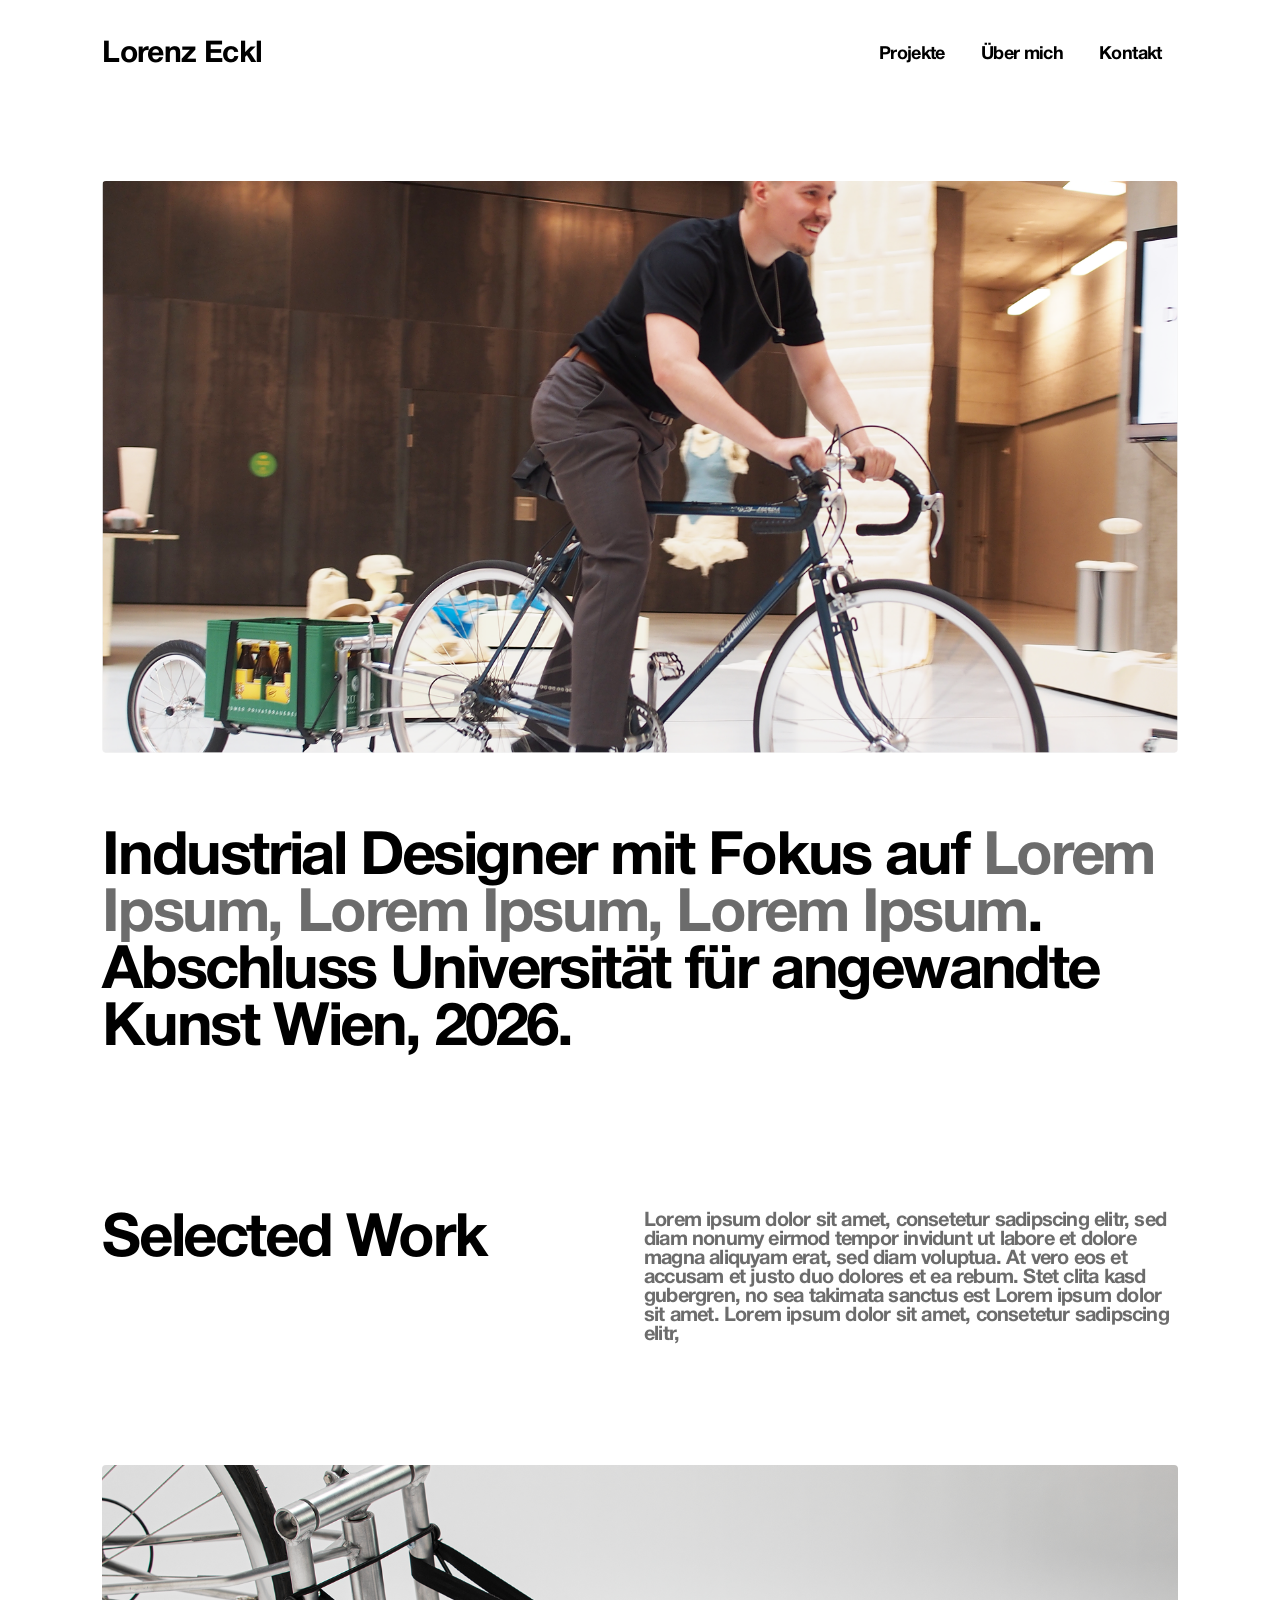
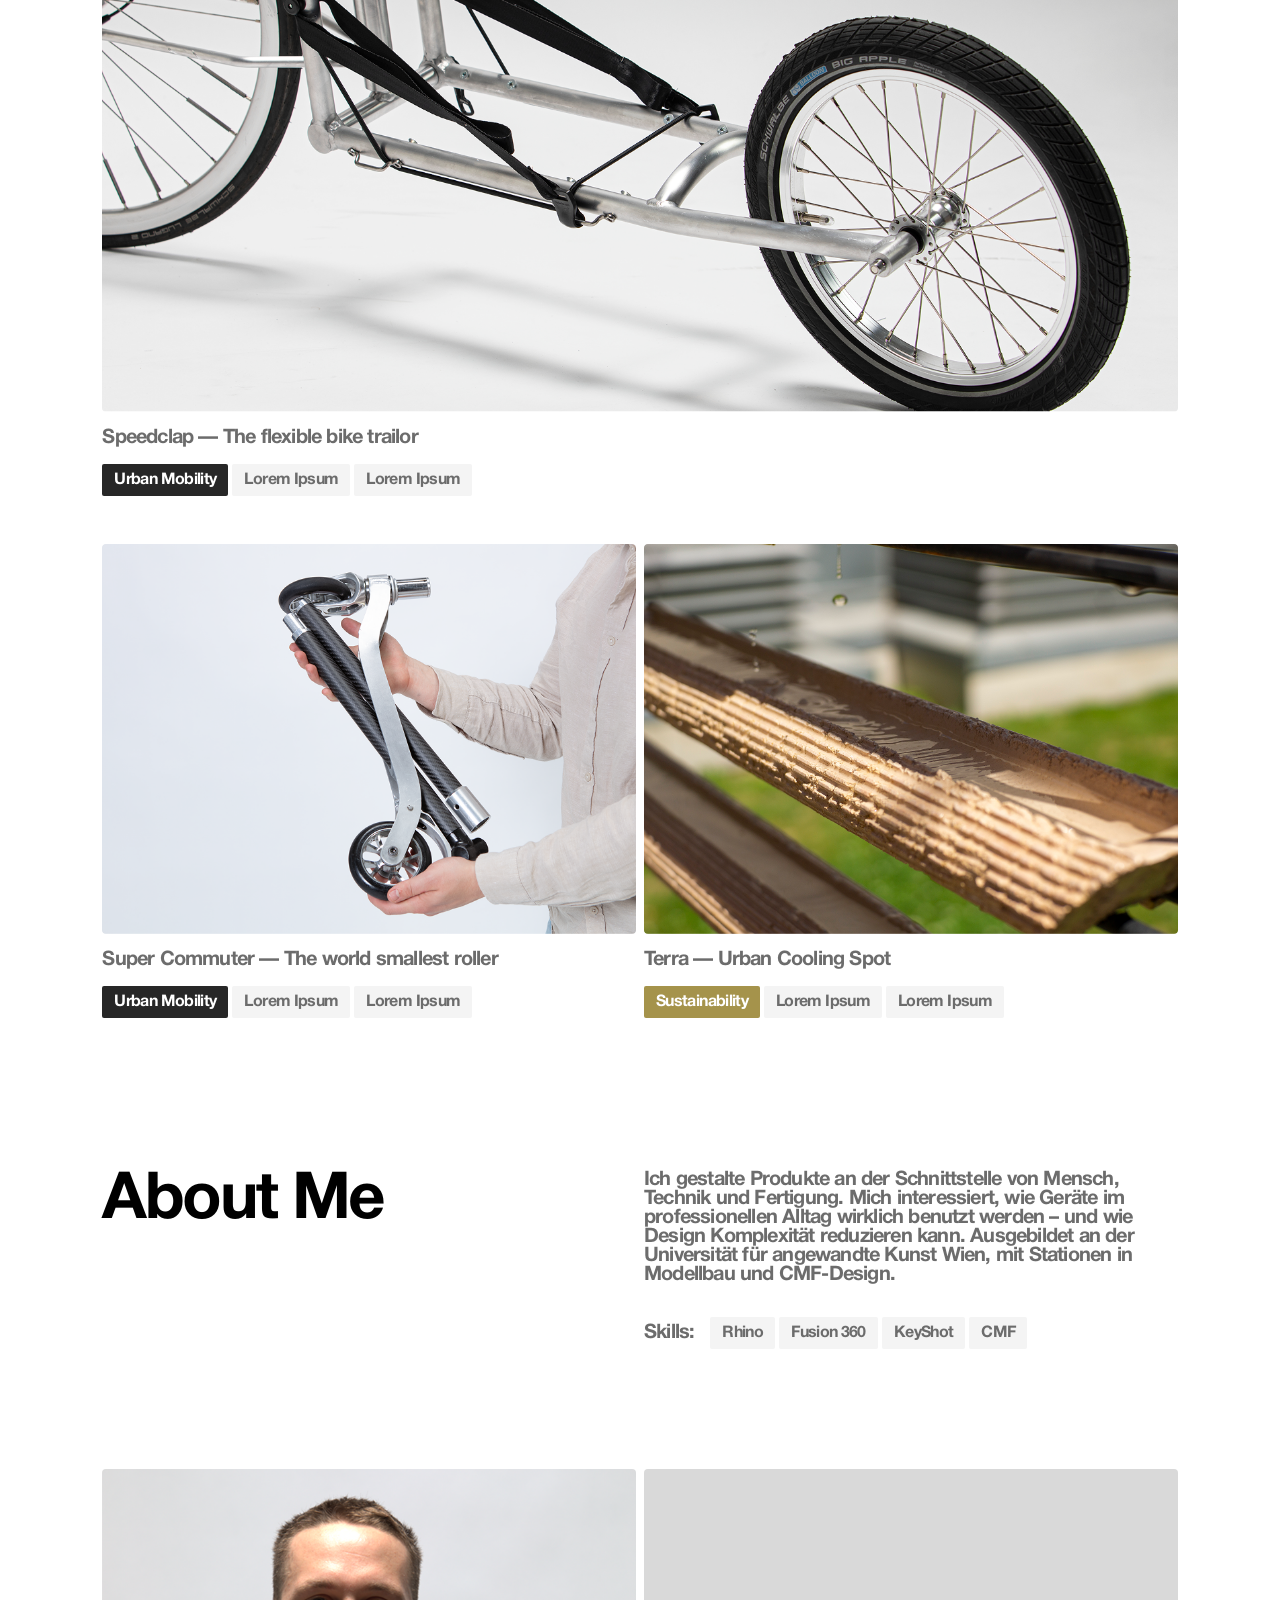
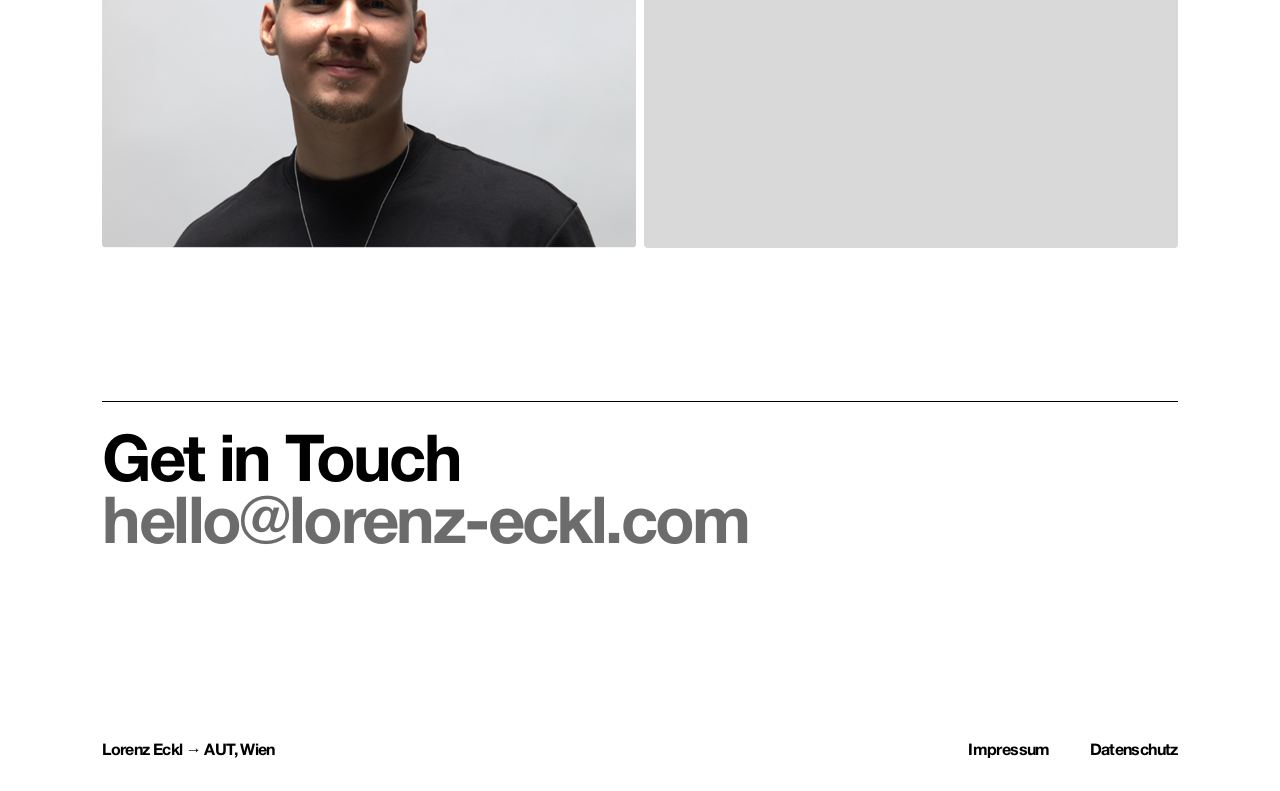
==== index.html @ 931152de "Build live site (landing + 3 project pages) and Decap CMS from the Claude Design handoff Implements " ====
<!DOCTYPE html>
<html lang="de">
<head>
<meta charset="utf-8">
<meta name="viewport" content="width=device-width, initial-scale=1">
<title>Lorenz Eckl — Industrial Designer</title>
<link rel="stylesheet" href="assets/css/site.css">
</head>
<body>

<div class="page page--home">

  <div id="top" class="hero">
    <nav class="nav">
      <a href="#top" class="nav-logo" data-nav-logo>Lorenz Eckl</a>
      <div class="nav-links" data-rs="nav-links">
        <a href="#projekte" class="nav-link">Projekte</a>
        <a href="#ueber-mich" class="nav-link">Über mich</a>
        <a href="#kontakt" class="nav-link">Kontakt</a>
      </div>
      <div class="nav-burger" data-nav-burger role="button" aria-label="Menu" tabindex="0" data-rs="nav-burger">
        <span class="nav-burger-bar nav-burger-bar--top"></span>
        <span class="nav-burger-bar nav-burger-bar--middle"></span>
        <span class="nav-burger-bar nav-burger-bar--bottom"></span>
      </div>
    </nav>

    <div class="mobile-menu" data-mobile-menu>
      <a href="#projekte">Projekte</a>
      <a href="#ueber-mich">Über mich</a>
      <a href="#kontakt">Kontakt</a>
    </div>

    <div class="nav-spacer"></div>
    <img data-hero-image src="/assets/images/lp-hero.jpg" alt="Hero" class="hero-image">
    <div class="hero-headline-row">
      <p class="hero-headline" data-hero-headline></p>
    </div>
  </div>

  <div id="projekte" class="section">
    <div class="split" data-rs="split">
      <h2 class="section-title" data-work-heading>Selected Work</h2>
      <p class="section-body" data-work-intro></p>
    </div>

    <div class="project-list" data-project-list></div>
  </div>

  <div id="ueber-mich" class="section">
    <div class="split" data-rs="split">
      <h2 class="section-title section-title--about" data-about-heading>About Me</h2>
      <div class="about-body-col">
        <p class="section-body" data-about-bio></p>
        <div class="skills-row">
          <span class="skills-label" data-about-skills-label>Skills:</span>
          <div class="tag-row" data-about-skills-list></div>
        </div>
      </div>
    </div>
    <div class="about-imgs" data-about-imgs data-rs="about-imgs"></div>
  </div>

  <div id="kontakt" class="contact">
    <div class="contact-row">
      <p class="contact-headline">
        <span class="label" data-contact-heading>Get in Touch</span><br>
        <a href="mailto:hello@lorenz-eckl.com" class="mail-link" data-contact-email>
          <span class="mail-arrow">→&nbsp;</span><span class="mail-text" data-contact-email-text>hello@lorenz-eckl.com</span>
        </a>
      </p>
    </div>
  </div>

  <div class="footer">
    <span class="footer-name" data-footer-name>Lorenz Eckl → AUT, Wien</span>
    <div class="footer-links">
      <a href="#" data-footer-impressum>Impressum</a>
      <a href="#" data-footer-datenschutz>Datenschutz</a>
    </div>
  </div>

</div>

<script src="assets/js/content.js"></script>
<script src="assets/js/nav.js"></script>
<script src="assets/js/home.js"></script>
<script src="https://identity.netlify.com/v1/netlify-identity-widget.js"></script>
<script>
  // Lets Netlify Identity invite/reset-password links (which land on the
  // homepage) hand off into the /admin login flow.
  if (window.netlifyIdentity) {
    window.netlifyIdentity.on("init", function (user) {
      if (!user) {
        window.netlifyIdentity.on("login", function () {
          document.location.href = "/admin/";
        });
      }
    });
  }
</script>
</body>
</html>
---- assets/css/site.css ----
/* Lorenz Eckl — Industrial Design Portfolio
   Shared stylesheet for landing page + project pages */

@font-face {
  font-family: 'Helvetica Neue';
  src: url('../fonts/HelveticaNeueBold.otf') format('opentype');
  font-weight: 700;
  font-style: normal;
}
@font-face {
  font-family: 'Helvetica Neue';
  src: url('../fonts/HelveticaNeueMediumItalic.otf') format('opentype');
  font-weight: 500;
  font-style: italic;
}

:root {
  color-scheme: light;
}

* { box-sizing: border-box; }

html, body { margin: 0; background: #fff; }
html { scroll-behavior: smooth; }

body {
  font-family: "Helvetica Neue", -apple-system, BlinkMacSystemFont, "Segoe UI", Roboto, Arial, sans-serif;
  letter-spacing: -0.04em;
  color: #000;
}

a { color: #000; text-decoration: none; }
a:hover { color: rgb(108,108,108); }
::selection { background: rgb(217,217,217); }
img { display: block; max-width: 100%; }

/* ---------- page shell ---------- */

.page {
  width: 100%;
  max-width: 1800px;
  margin: 0 auto;
  background: #fff;
  display: flex;
  flex-direction: column;
  align-items: flex-start;
}

.page--home {
  gap: clamp(80px, 12vw, 240px);
  padding: clamp(20px, 4vw, 40px) clamp(20px, 8vw, 160px) clamp(20px, 3vw, 32px);
}

.page--project {
  gap: clamp(60px, 10vw, 160px);
  padding: clamp(60px, 10vw, 160px) clamp(20px, 8vw, 160px) clamp(20px, 3vw, 32px);
}

/* ---------- nav ---------- */

.nav {
  position: fixed;
  top: 24px;
  left: 0;
  right: 0;
  z-index: 40;
  width: 100%;
  max-width: 1800px;
  margin: 0 auto;
  padding: 12px clamp(20px, 8vw, 160px);
  display: flex;
  flex-direction: row;
  flex-wrap: wrap;
  justify-content: space-between;
  align-items: center;
  gap: 16px;
}

.nav-logo {
  font-weight: 700;
  font-size: clamp(22px, 3vw, 30px);
  line-height: 100%;
  color: #000;
  transition: color 0.2s ease;
}
.nav-logo.is-open { color: #fff; }

.nav-links {
  display: flex;
  flex-direction: row;
  flex-wrap: wrap;
  gap: 4px;
  align-items: center;
}

.nav-link {
  font-weight: 700;
  font-size: clamp(13.5px, 1.8vw, 18px);
  line-height: 100%;
  color: #000;
  backdrop-filter: blur(12px) saturate(160%);
  -webkit-backdrop-filter: blur(12px) saturate(160%);
  background: rgba(255,255,255,0.55);
  border-radius: 2px;
  padding: 10px 16px;
  transition: background 0.2s ease, color 0.2s ease;
}
.nav-link:hover {
  background: rgba(220,220,220,0.7);
  color: rgb(90,90,90) !important;
}

.nav-burger {
  display: none;
  align-items: center;
  justify-content: center;
  width: 44px;
  height: 44px;
  padding: 0;
  background: none;
  border: none;
  cursor: pointer;
  position: relative;
  z-index: 31;
}
.nav-burger-bar {
  display: block;
  width: 24px;
  height: 2px;
  background: #000;
  transition: transform 0.25s ease, opacity 0.2s ease, background 0.2s ease;
  position: absolute;
}
.nav-burger-bar--top { transform: translateY(-8px); }
.nav-burger-bar--bottom { transform: translateY(8px); }
.nav-burger.is-open .nav-burger-bar { background: #fff; }
.nav-burger.is-open .nav-burger-bar--top { transform: translateY(0); opacity: 0; }
.nav-burger.is-open .nav-burger-bar--bottom { transform: translateY(0); opacity: 0; }

.nav-spacer { height: 64px; align-self: stretch; }

.mobile-menu {
  display: none;
  flex-direction: column;
  justify-content: flex-end;
  gap: 24px;
  position: fixed;
  inset: 0;
  background: linear-gradient(180deg, rgb(20,20,20) 0%, rgb(20,20,20) 40%, rgb(90,90,90) 100%);
  padding: 40px clamp(20px, 8vw, 160px) 64px;
  z-index: 30;
  transform: translateY(-100%);
  transition: transform 0.45s cubic-bezier(0.65,0,0.35,1);
}
.mobile-menu.is-mounted { display: flex; }
.mobile-menu.is-open { transform: translateY(0); }
.mobile-menu a {
  font-weight: 700;
  font-size: clamp(36px, 10vw, 56px);
  line-height: 1;
  letter-spacing: -0.04em;
  color: #fff;
}

@media (max-width: 900px) {
  .nav-links { display: none !important; }
  .nav-burger { display: flex !important; }
}

/* ---------- hero ---------- */

.hero {
  position: relative;
  display: flex;
  flex-direction: column;
  gap: clamp(40px, 6vw, 80px);
  justify-content: center;
  align-items: center;
  align-self: stretch;
}
.hero-image {
  width: 100%;
  aspect-ratio: 1600/852;
  border-radius: 4px;
  object-fit: cover;
  align-self: stretch;
}
.hero-headline-row {
  display: flex;
  flex-direction: row;
  justify-content: space-between;
  align-items: center;
  align-self: stretch;
}
.hero-headline {
  flex-grow: 1;
  font-weight: 700;
  font-size: clamp(28px, 5vw, 60px);
  line-height: 0.95;
  letter-spacing: -0.04em;
  color: #000;
  margin: 0;
}
.hero-headline .accent { color: rgb(108,108,108); }

/* ---------- generic section / split grid ---------- */

.section {
  display: flex;
  flex-direction: column;
  gap: clamp(60px, 10vw, 120px);
  align-items: flex-start;
  align-self: stretch;
}

.split {
  display: grid;
  grid-template-columns: 1fr 1fr;
  gap: 8px;
  align-items: start;
  align-self: stretch;
}
@media (max-width: 900px) {
  .split { grid-template-columns: 1fr !important; gap: 32px !important; }
}

.section-title {
  font-weight: 700;
  font-size: clamp(32px, 6vw, 60px);
  line-height: 0.95;
  letter-spacing: -0.04em;
  color: #000;
  margin: 0;
}
.section-title--about { font-size: clamp(32px, 6vw, 65px); }

.section-body {
  font-weight: 700;
  font-size: clamp(16px, 2vw, 20px);
  line-height: 0.95;
  letter-spacing: -0.04em;
  color: rgb(108,108,108);
  margin: 0;
}

/* ---------- project teasers (landing) ---------- */

.project-list {
  display: flex;
  flex-direction: column;
  gap: 48px;
  align-items: flex-start;
  align-self: stretch;
}

.project-card {
  display: flex;
  flex-direction: column;
  gap: 16px;
  align-items: flex-start;
  align-self: stretch;
}

.project-card-media {
  width: 100%;
  border-radius: 4px;
  overflow: hidden;
  align-self: stretch;
}
.project-card-media--featured { aspect-ratio: 1600/814; }
.project-card-media--grid { aspect-ratio: 796/582; }

.project-card-media img {
  width: 100%;
  height: 100%;
  object-fit: cover;
  display: block;
  transition: transform 0.4s ease;
}
.project-card:hover .project-card-media img { transform: scale(1.05); }

.project-card-title {
  font-weight: 500;
  font-size: clamp(18px, 2vw, 20px);
  line-height: 100%;
  letter-spacing: -0.04em;
  color: rgb(108,108,108);
  transition: color 0.2s ease;
}
.project-card:hover .project-card-title { color: #000; }

.tag-row {
  display: flex;
  flex-direction: row;
  flex-wrap: wrap;
  gap: 4px;
  align-items: flex-start;
}
.tag {
  border-radius: 2px;
  background: rgb(244,244,244);
  padding: 8px 12px;
  font-weight: 500;
  font-size: 16px;
  line-height: 100%;
  letter-spacing: -0.04em;
  color: rgb(108,108,108);
}
.tag--dark { background: rgb(39,39,39); color: #fff; }
.tag--gold { background: rgb(165,147,75); color: #fff; }

/* ---------- about ---------- */

.about-body-col {
  display: flex;
  flex-direction: column;
  gap: 32px;
  align-items: flex-start;
}
.skills-row {
  display: flex;
  flex-direction: row;
  flex-wrap: wrap;
  gap: 16px;
  align-items: center;
}
.skills-label {
  font-weight: 700;
  font-size: clamp(16px, 2vw, 20px);
  line-height: 100%;
  letter-spacing: -0.04em;
  color: rgb(108,108,108);
}
.about-imgs {
  display: grid;
  grid-template-columns: 1fr 1fr;
  gap: 8px;
  align-items: start;
  align-self: stretch;
}
@media (max-width: 900px) {
  .about-imgs { gap: 4px !important; }
}
.about-imgs img,
.about-imgs .img-placeholder {
  width: 100%;
  aspect-ratio: 796/564.15;
  border-radius: 4px;
  object-fit: cover;
  display: block;
}

.img-placeholder { background: rgb(217,217,217); }

/* ---------- contact ---------- */

.contact {
  border-top: 1px solid #000;
  display: flex;
  flex-direction: column;
  gap: clamp(60px, 10vw, 120px);
  padding: 32px 0;
  align-items: flex-start;
  align-self: stretch;
}
.contact-row {
  display: flex;
  flex-direction: row;
  gap: 8px;
  align-items: flex-start;
  align-self: stretch;
}
.contact-headline {
  flex-grow: 1;
  font-weight: 700;
  font-size: clamp(32px, 7vw, 65px);
  line-height: 0.95;
  letter-spacing: -0.04em;
  margin: 0;
}
.contact-headline .label { color: #000; }
.mail-link {
  color: rgb(108,108,108);
  display: inline-flex;
  align-items: center;
}
.mail-arrow {
  display: inline-block;
  max-width: 0;
  overflow: hidden;
  opacity: 0;
  transition: max-width 0.3s ease, opacity 0.3s ease;
  white-space: nowrap;
}
.mail-link:hover .mail-arrow { max-width: 48px; opacity: 1; }
.mail-text {
  transition: transform 0.3s ease;
  transform: translateX(0);
  display: inline-block;
}
.mail-link:hover .mail-text { transform: translateX(8px); }

/* ---------- footer ---------- */

.footer {
  display: flex;
  flex-direction: row;
  flex-wrap: wrap;
  gap: 16px;
  justify-content: space-between;
  align-items: center;
  align-self: stretch;
}
.footer-name {
  font-weight: 700;
  font-size: 16px;
  line-height: 100%;
  letter-spacing: -0.04em;
  color: #000;
}
.footer-links {
  display: flex;
  flex-direction: row;
  gap: 40px;
  align-items: center;
}
.footer-links a {
  font-weight: 700;
  font-size: 16px;
  line-height: 100%;
  letter-spacing: -0.04em;
  color: #000;
}

/* ---------- project / case study page ---------- */

.cs-title {
  align-self: stretch;
  font-weight: 700;
  font-size: clamp(32px, 7vw, 65px);
  line-height: 0.95;
  letter-spacing: -0.04em;
  margin: 0;
}
.cs-title .eyebrow { color: rgb(136,136,136); }
.cs-title .headline { color: #000; }

.meta-row { display: flex; flex-direction: column; gap: clamp(40px,6vw,80px); align-items: flex-start; align-self: stretch; }
.meta-col {
  display: flex;
  flex-direction: column;
  gap: 16px;
  justify-content: center;
  align-items: flex-start;
}
.meta-label {
  font-weight: 500;
  font-size: 20px;
  line-height: 100%;
  letter-spacing: -0.04em;
  color: rgb(108,108,108);
}

.cs-hero-img, .cs-hero-img.img-placeholder {
  width: 100%;
  aspect-ratio: 1600/859.425;
  border-radius: 4px;
  object-fit: cover;
  align-self: stretch;
}

.cs-heading {
  font-weight: 700;
  font-size: clamp(24px, 4vw, 40px);
  line-height: 0.95;
  letter-spacing: -0.04em;
  margin: 0;
  color: #000;
}
.cs-heading--muted { color: rgb(136,136,136); }

.cs-body {
  font-weight: 700;
  font-size: clamp(24px, 4vw, 40px);
  line-height: 0.95;
  letter-spacing: -0.04em;
  margin: 0;
  color: rgb(136,136,136);
}
.cs-body--dark { color: #000; }
.cs-body .muted { color: rgb(136,136,136); }
.cs-body .dark { color: #000; }

.gallery-block {
  display: flex;
  flex-direction: column;
  gap: 24px;
  align-items: flex-start;
  align-self: stretch;
}
.gallery {
  display: grid;
  grid-template-columns: 1fr 1fr;
  gap: 8px;
  align-items: start;
  align-self: stretch;
}
.gallery--full { grid-template-columns: 1fr; }
@media (max-width: 640px) {
  .gallery { grid-template-columns: 1fr !important; }
}
.gallery img, .gallery .img-placeholder {
  width: 100%;
  aspect-ratio: 796/814;
  border-radius: 4px;
  object-fit: cover;
}
.gallery--full img, .gallery--full .img-placeholder {
  aspect-ratio: 1600/814;
}
.gallery-caption {
  font-weight: 500;
  font-style: italic;
  font-size: 20px;
  line-height: 100%;
  letter-spacing: -0.04em;
  color: rgb(108,108,108);
}

.checker {
  background-image:
    linear-gradient(45deg, rgb(238,238,238) 25%, transparent 25%, transparent 75%, rgb(238,238,238) 75%, rgb(238,238,238)),
    linear-gradient(45deg, rgb(238,238,238) 25%, transparent 25%, transparent 75%, rgb(238,238,238) 75%, rgb(238,238,238));
  background-size: 100px 100px;
  background-position: 0 0, 50px 50px;
  background-color: rgb(250,250,250);
}
.video-block { display: flex; flex-direction: column; gap: 8px; align-items: flex-start; align-self: stretch; }
.video-placeholder {
  width: 100%;
  aspect-ratio: 1600/814;
  border-radius: 4px;
  display: flex;
  justify-content: center;
  align-items: center;
  align-self: stretch;
}
.video-placeholder span {
  font-weight: 700;
  font-size: clamp(24px, 4vw, 40px);
  line-height: 0.95;
  letter-spacing: -0.04em;
  color: rgb(120,120,120);
}
.video-embed {
  width: 100%;
  aspect-ratio: 1600/814;
  border-radius: 4px;
  align-self: stretch;
  border: 0;
}

.related-heading {
  font-weight: 700;
  font-size: clamp(24px, 4vw, 40px);
  line-height: 0.95;
  letter-spacing: -0.04em;
  color: #000;
  margin: 0;
  align-self: stretch;
}
.related-card { display: flex; flex-direction: column; gap: 16px; align-items: flex-start; }
.related-card img, .related-card .img-placeholder {
  width: 100%;
  aspect-ratio: 796/429;
  border-radius: 4px;
  object-fit: cover;
  align-self: stretch;
}
.related-card span {
  align-self: stretch;
  font-weight: 700;
  font-size: 16px;
  line-height: 100%;
  letter-spacing: -0.04em;
  color: rgb(136,136,136);
}
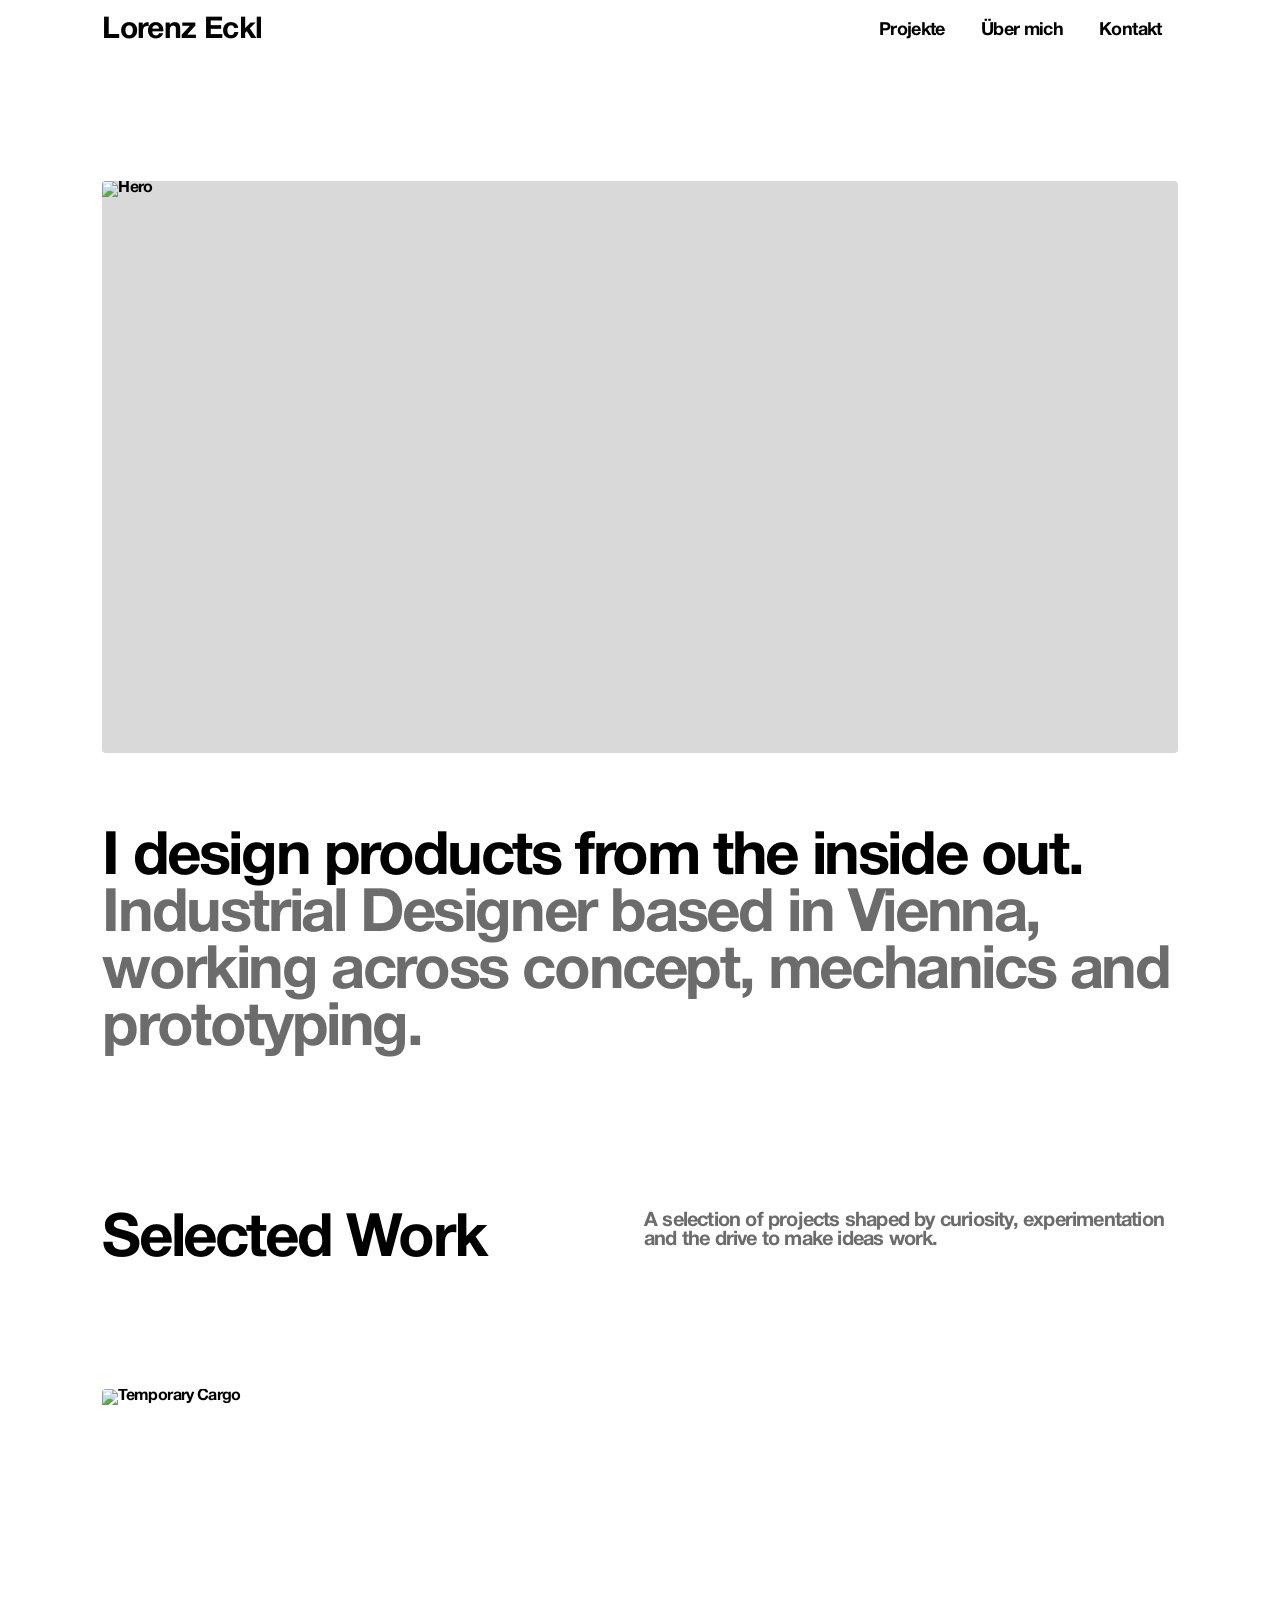
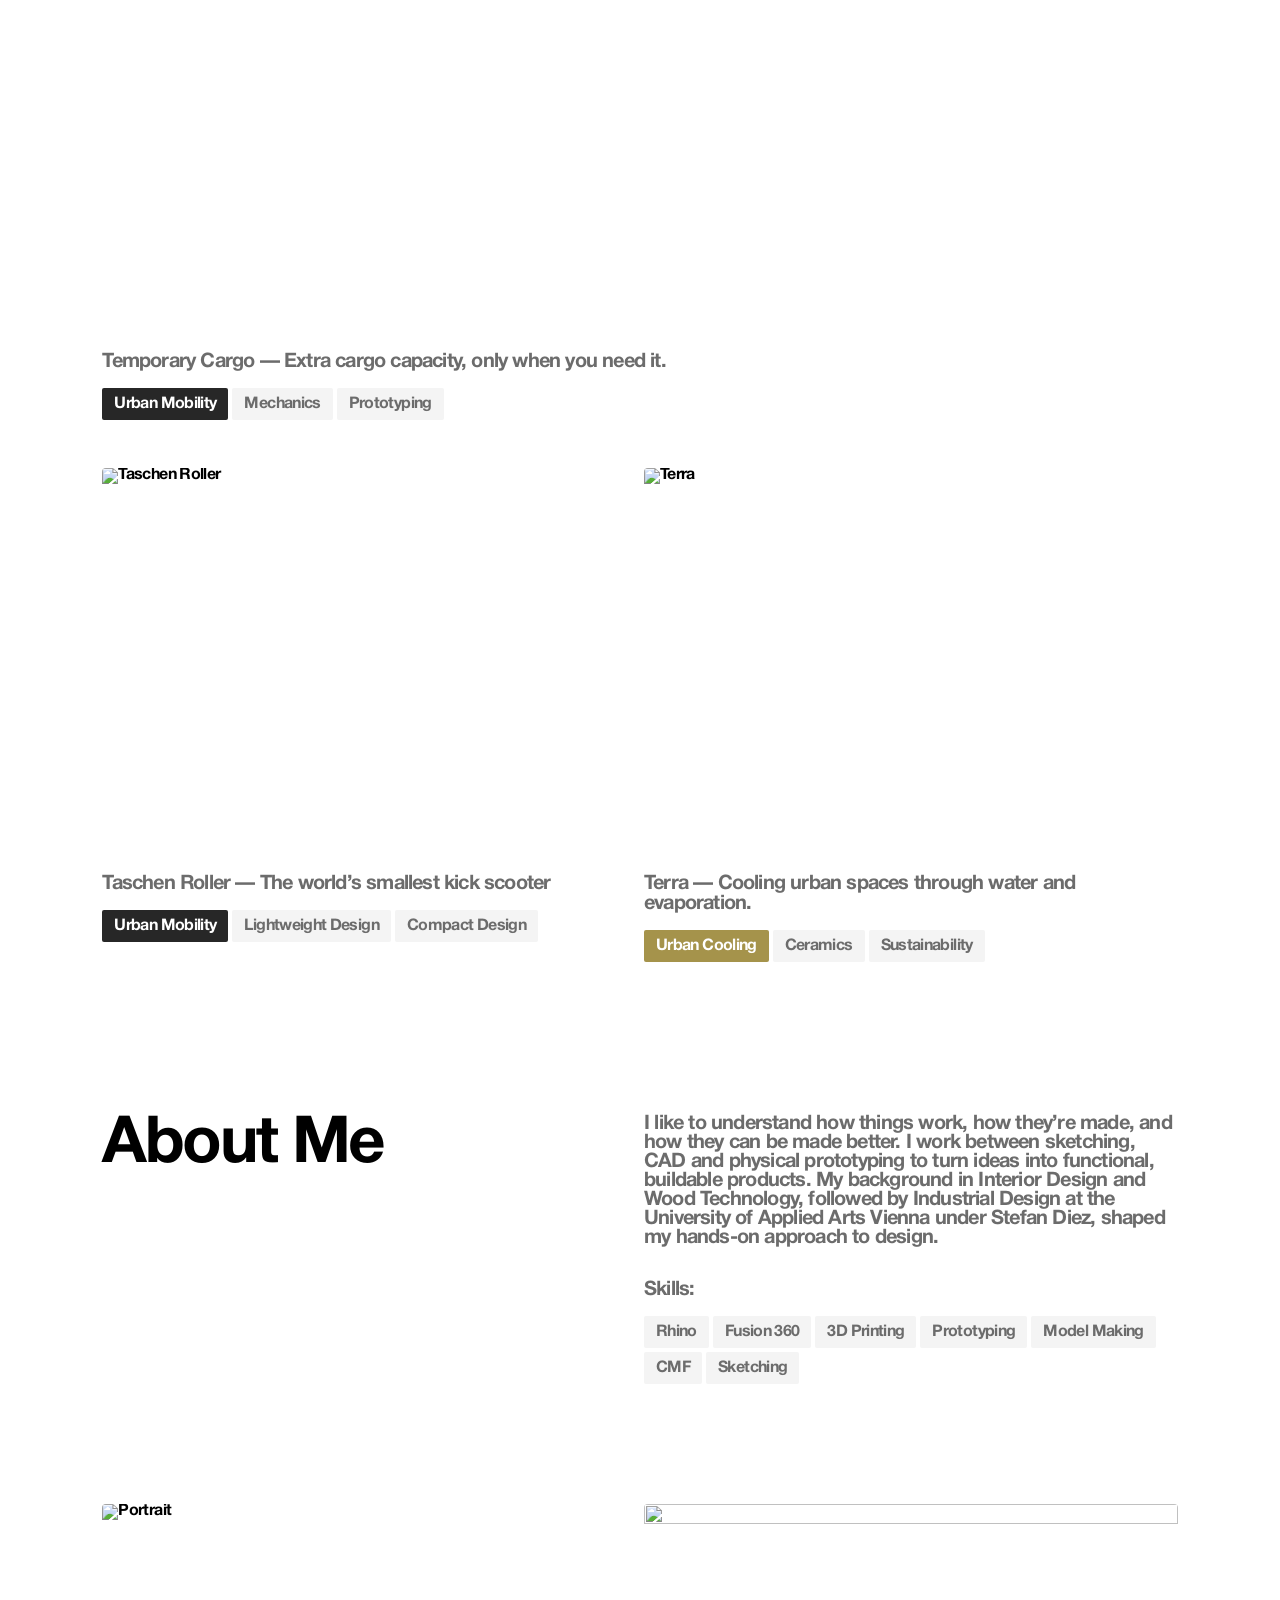
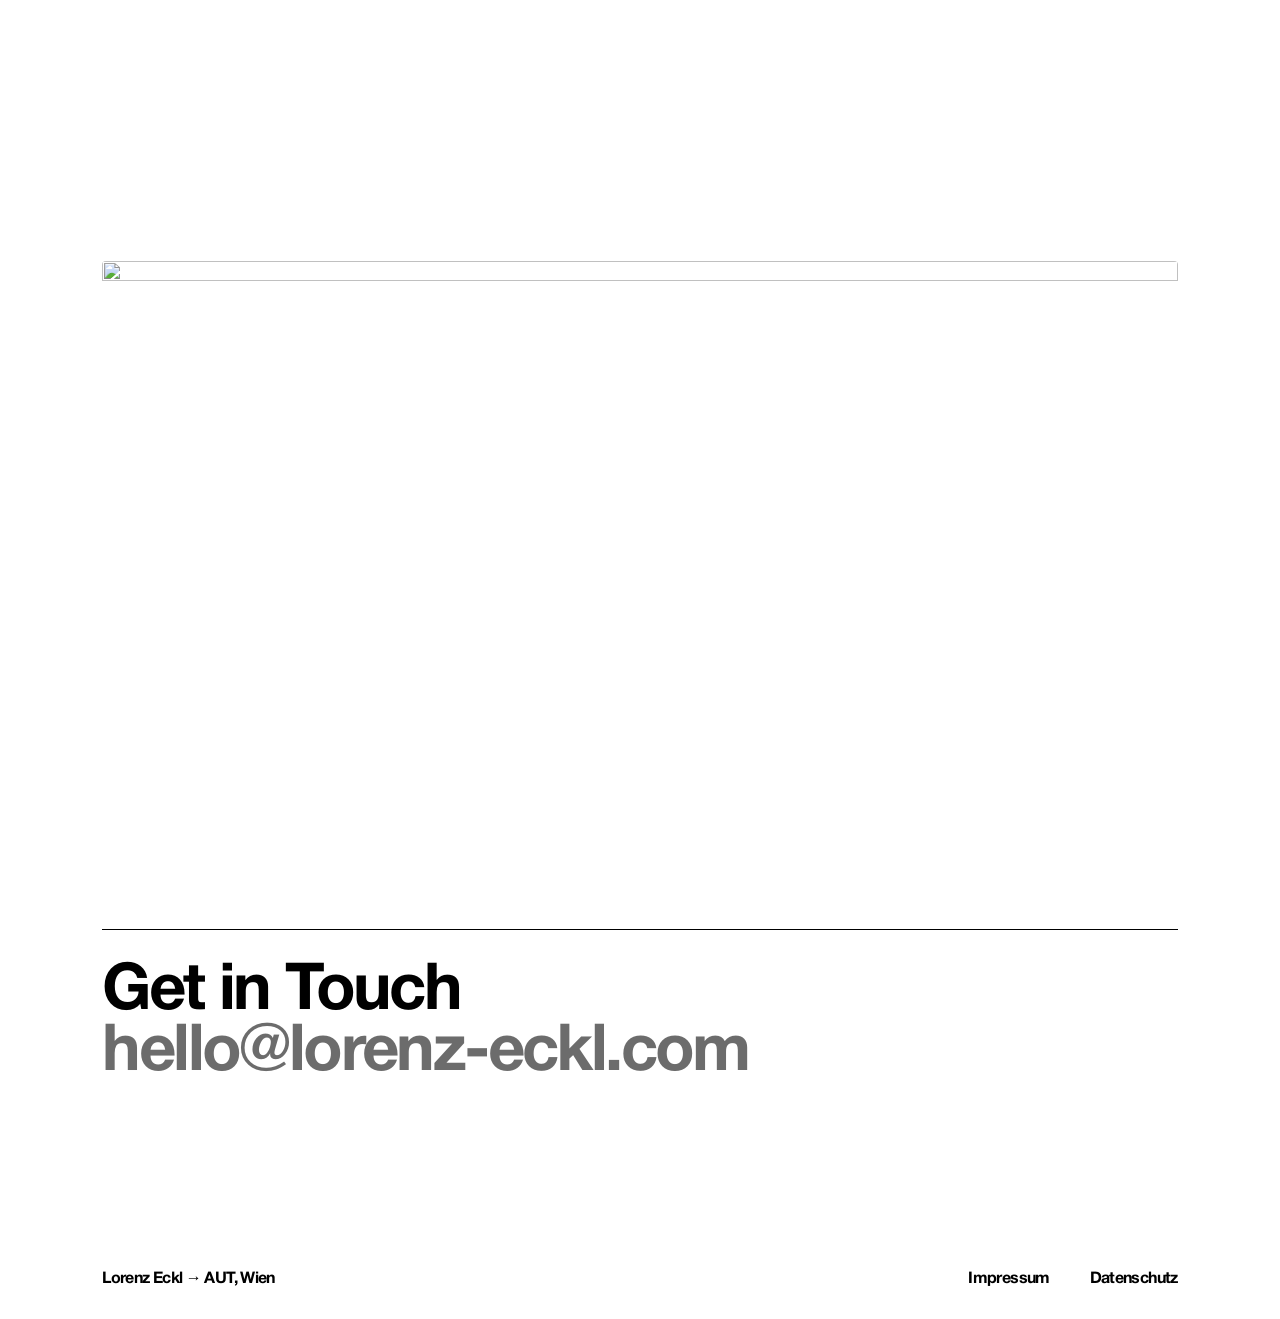
==== commit 65146ef2: "Fix hero image flashing the old default photo before your real one loads index.html had the old bike" ====
--- a/index.html
+++ b/index.html
@@ -32,7 +32,7 @@
     </div>
 
     <div class="nav-spacer"></div>
-    <img data-hero-image src="/assets/images/lp-hero.jpg" alt="Hero" class="hero-image">
+    <img data-hero-image alt="Hero" class="hero-image">
     <div class="hero-headline-row">
       <p class="hero-headline" data-hero-headline></p>
     </div>
--- a/assets/css/site.css
+++ b/assets/css/site.css
@@ -21,7 +21,7 @@
 * { box-sizing: border-box; }
 
 html, body { margin: 0; background: #fff; }
-html { scroll-behavior: smooth; }
+html { scroll-behavior: smooth; scroll-padding-top: 120px; }
 
 body {
   font-family: "Helvetica Neue", -apple-system, BlinkMacSystemFont, "Segoe UI", Roboto, Arial, sans-serif;
@@ -60,7 +60,7 @@
 
 .nav {
   position: fixed;
-  top: 24px;
+  top: 0;
   left: 0;
   right: 0;
   z-index: 40;
@@ -74,7 +74,12 @@
   justify-content: space-between;
   align-items: center;
   gap: 16px;
-}
+  backdrop-filter: blur(16px) saturate(160%);
+  -webkit-backdrop-filter: blur(16px) saturate(160%);
+  background: rgba(255,255,255,0.55);
+  transition: background 0.2s ease;
+}
+.nav.is-open { background: transparent; }
 
 .nav-logo {
   font-weight: 700;
@@ -98,15 +103,12 @@
   font-size: clamp(13.5px, 1.8vw, 18px);
   line-height: 100%;
   color: #000;
-  backdrop-filter: blur(12px) saturate(160%);
-  -webkit-backdrop-filter: blur(12px) saturate(160%);
-  background: rgba(255,255,255,0.55);
   border-radius: 2px;
   padding: 10px 16px;
   transition: background 0.2s ease, color 0.2s ease;
 }
 .nav-link:hover {
-  background: rgba(220,220,220,0.7);
+  background: rgba(0,0,0,0.06);
   color: rgb(90,90,90) !important;
 }
 
@@ -184,7 +186,11 @@
   border-radius: 4px;
   object-fit: cover;
   align-self: stretch;
-}
+  background: rgb(217,217,217);
+  opacity: 0;
+  transition: opacity 0.25s ease;
+}
+.hero-image[src] { opacity: 1; }
 .hero-headline-row {
   display: flex;
   flex-direction: row;
@@ -269,6 +275,12 @@
 }
 .project-card-media--featured { aspect-ratio: 1600/814; }
 .project-card-media--grid { aspect-ratio: 796/582; }
+@media (max-width: 900px) {
+  /* Below 900px the "split" grid collapses to a single column, so the
+     featured card is stacked with the others at the same width — give it
+     the same, more square ratio instead of the wide desktop hero crop. */
+  .project-card-media--featured { aspect-ratio: 796/582; }
+}
 
 .project-card-media img {
   width: 100%;
@@ -332,6 +344,13 @@
   color: rgb(108,108,108);
 }
 .about-imgs {
+  display: flex;
+  flex-direction: column;
+  gap: 8px;
+  align-items: stretch;
+  align-self: stretch;
+}
+.about-imgs-row {
   display: grid;
   grid-template-columns: 1fr 1fr;
   gap: 8px;
@@ -339,15 +358,20 @@
   align-self: stretch;
 }
 @media (max-width: 900px) {
-  .about-imgs { gap: 4px !important; }
+  .about-imgs, .about-imgs-row { gap: 4px !important; }
 }
 .about-imgs img,
 .about-imgs .img-placeholder {
   width: 100%;
-  aspect-ratio: 796/564.15;
+  aspect-ratio: 796/520;
   border-radius: 4px;
   object-fit: cover;
   display: block;
+}
+.about-imgs-full img,
+.about-imgs-full .img-placeholder {
+  aspect-ratio: 1600/765;
+  object-position: center center;
 }
 
 .img-placeholder { background: rgb(217,217,217); }
@@ -538,7 +562,7 @@
 .video-block { display: flex; flex-direction: column; gap: 8px; align-items: flex-start; align-self: stretch; }
 .video-placeholder {
   width: 100%;
-  aspect-ratio: 1600/814;
+  aspect-ratio: 16/9;
   border-radius: 4px;
   display: flex;
   justify-content: center;
@@ -552,11 +576,21 @@
   letter-spacing: -0.04em;
   color: rgb(120,120,120);
 }
+.video-embed-frame {
+  position: relative;
+  width: 100%;
+  aspect-ratio: 16/9;
+  border-radius: 4px;
+  overflow: hidden;
+}
 .video-embed {
-  width: 100%;
-  aspect-ratio: 1600/814;
-  border-radius: 4px;
-  align-self: stretch;
+  display: block;
+  position: absolute;
+  top: 50%;
+  left: 50%;
+  width: 115%;
+  height: 115%;
+  transform: translate(-50%, -50%);
   border: 0;
 }
 
@@ -585,3 +619,35 @@
   letter-spacing: -0.04em;
   color: rgb(136,136,136);
 }
+
+/* ---------- legal pages (Impressum / Datenschutz) ---------- */
+
+.legal-content {
+  display: flex;
+  flex-direction: column;
+  gap: 32px;
+  max-width: 760px;
+}
+.legal-content h2 {
+  font-weight: 700;
+  font-size: clamp(20px, 2.6vw, 26px);
+  line-height: 1.1;
+  letter-spacing: -0.02em;
+  color: #000;
+  margin: 0 0 12px;
+}
+.legal-content p {
+  font-weight: 400;
+  font-size: 16px;
+  line-height: 1.6;
+  letter-spacing: -0.01em;
+  color: rgb(90,90,90);
+  margin: 0 0 8px;
+}
+.legal-content a { text-decoration: underline; }
+.legal-note {
+  font-size: 14px;
+  line-height: 1.5;
+  color: rgb(180,180,180);
+  max-width: 760px;
+}
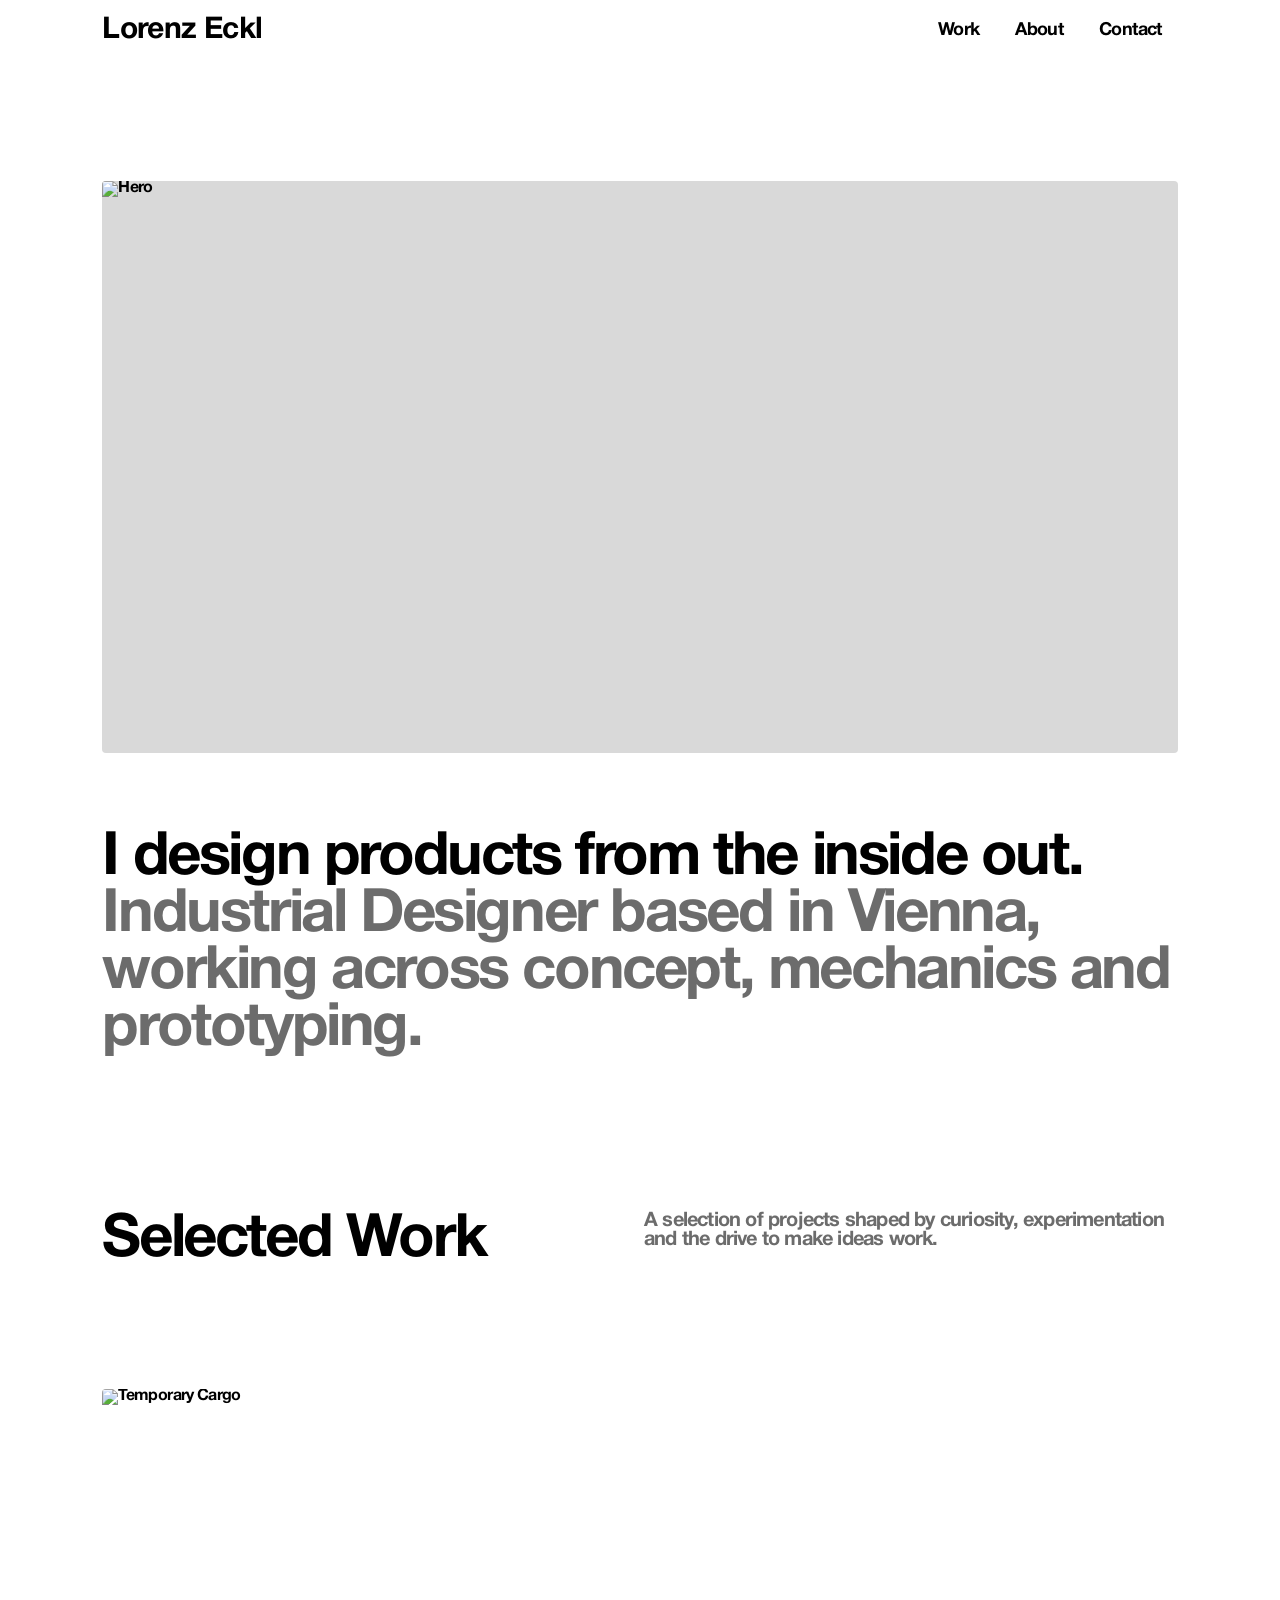
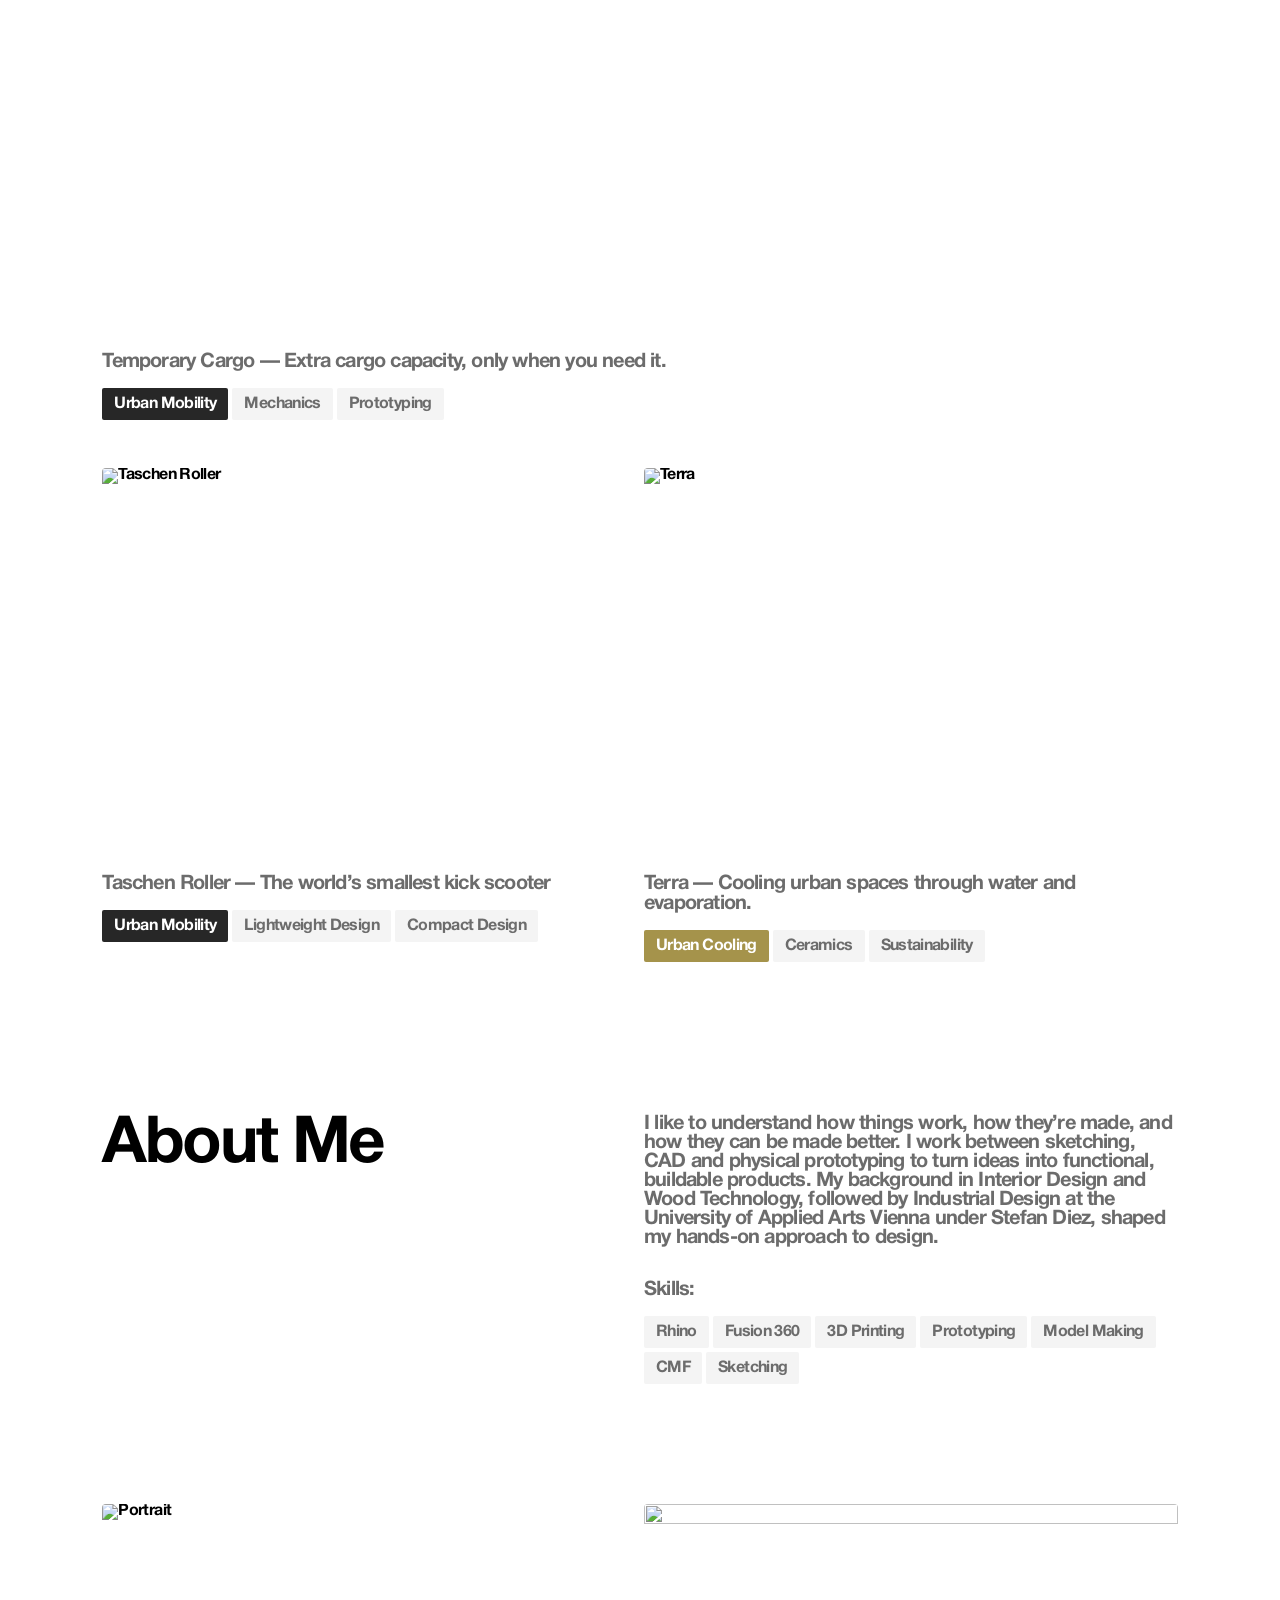
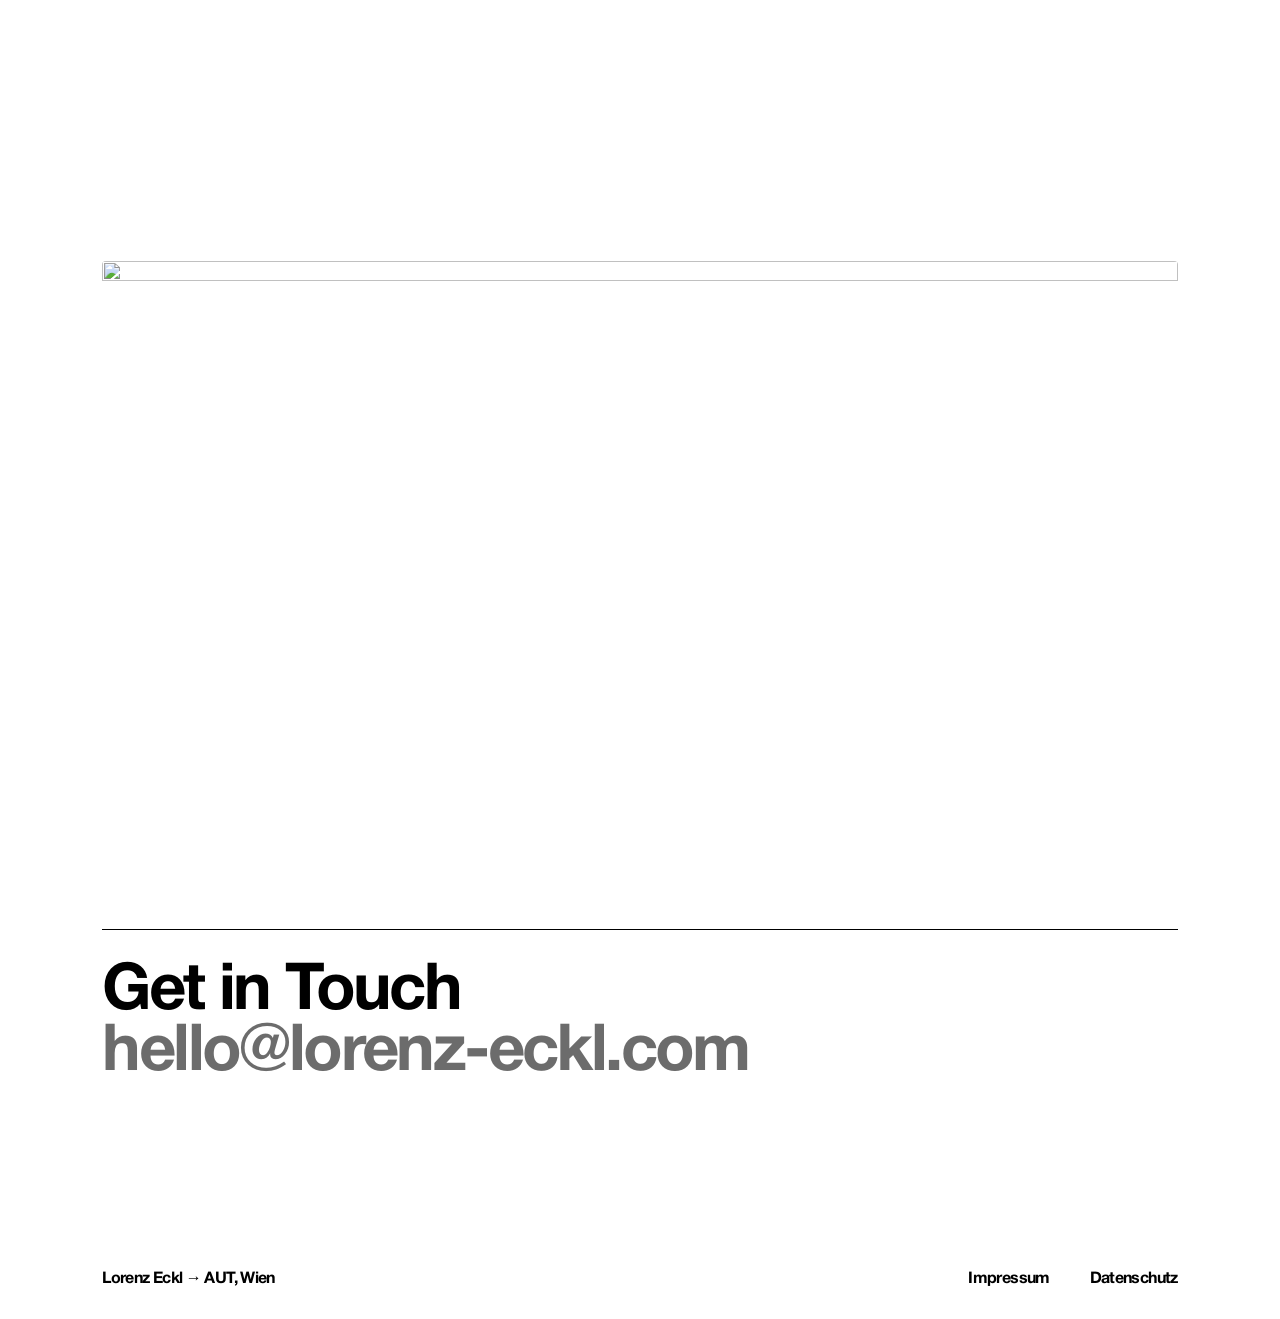
==== commit 4ba0266a: "Translate remaining German UI strings to English Nav labels (Projekte/Über mich/Kontakt -> Work/Abou" ====
--- a/index.html
+++ b/index.html
@@ -1,5 +1,5 @@
 <!DOCTYPE html>
-<html lang="de">
+<html lang="en">
 <head>
 <meta charset="utf-8">
 <meta name="viewport" content="width=device-width, initial-scale=1">
@@ -14,9 +14,9 @@
     <nav class="nav">
       <a href="#top" class="nav-logo" data-nav-logo>Lorenz Eckl</a>
       <div class="nav-links" data-rs="nav-links">
-        <a href="#projekte" class="nav-link">Projekte</a>
-        <a href="#ueber-mich" class="nav-link">Über mich</a>
-        <a href="#kontakt" class="nav-link">Kontakt</a>
+        <a href="#projekte" class="nav-link">Work</a>
+        <a href="#ueber-mich" class="nav-link">About</a>
+        <a href="#kontakt" class="nav-link">Contact</a>
       </div>
       <div class="nav-burger" data-nav-burger role="button" aria-label="Menu" tabindex="0" data-rs="nav-burger">
         <span class="nav-burger-bar nav-burger-bar--top"></span>
@@ -26,9 +26,9 @@
     </nav>
 
     <div class="mobile-menu" data-mobile-menu>
-      <a href="#projekte">Projekte</a>
-      <a href="#ueber-mich">Über mich</a>
-      <a href="#kontakt">Kontakt</a>
+      <a href="#projekte">Work</a>
+      <a href="#ueber-mich">About</a>
+      <a href="#kontakt">Contact</a>
     </div>
 
     <div class="nav-spacer"></div>
--- a/assets/css/site.css
+++ b/assets/css/site.css
@@ -479,7 +479,7 @@
 }
 .meta-label {
   font-weight: 500;
-  font-size: 20px;
+  font-size: 16px;
   line-height: 100%;
   letter-spacing: -0.04em;
   color: rgb(108,108,108);
@@ -582,6 +582,19 @@
   aspect-ratio: 16/9;
   border-radius: 4px;
   overflow: hidden;
+  background: rgb(217,217,217);
+}
+/* Videos placed in a gallery grid (video-pair / photo-video) match the
+   photo pairs' own ratio instead of 16:9, so a row of tiles looks
+   consistent whether it's photos, videos, or a mix -- but only once the
+   grid is actually two columns (desktop); on mobile .gallery collapses
+   to a single column, where the wider 16:9 already looked right. The
+   single full-width video block (.video-block, not in a grid) keeps
+   16:9 always. */
+@media (min-width: 641px) {
+  .gallery .video-embed-frame {
+    aspect-ratio: 796/814;
+  }
 }
 .video-embed {
   display: block;
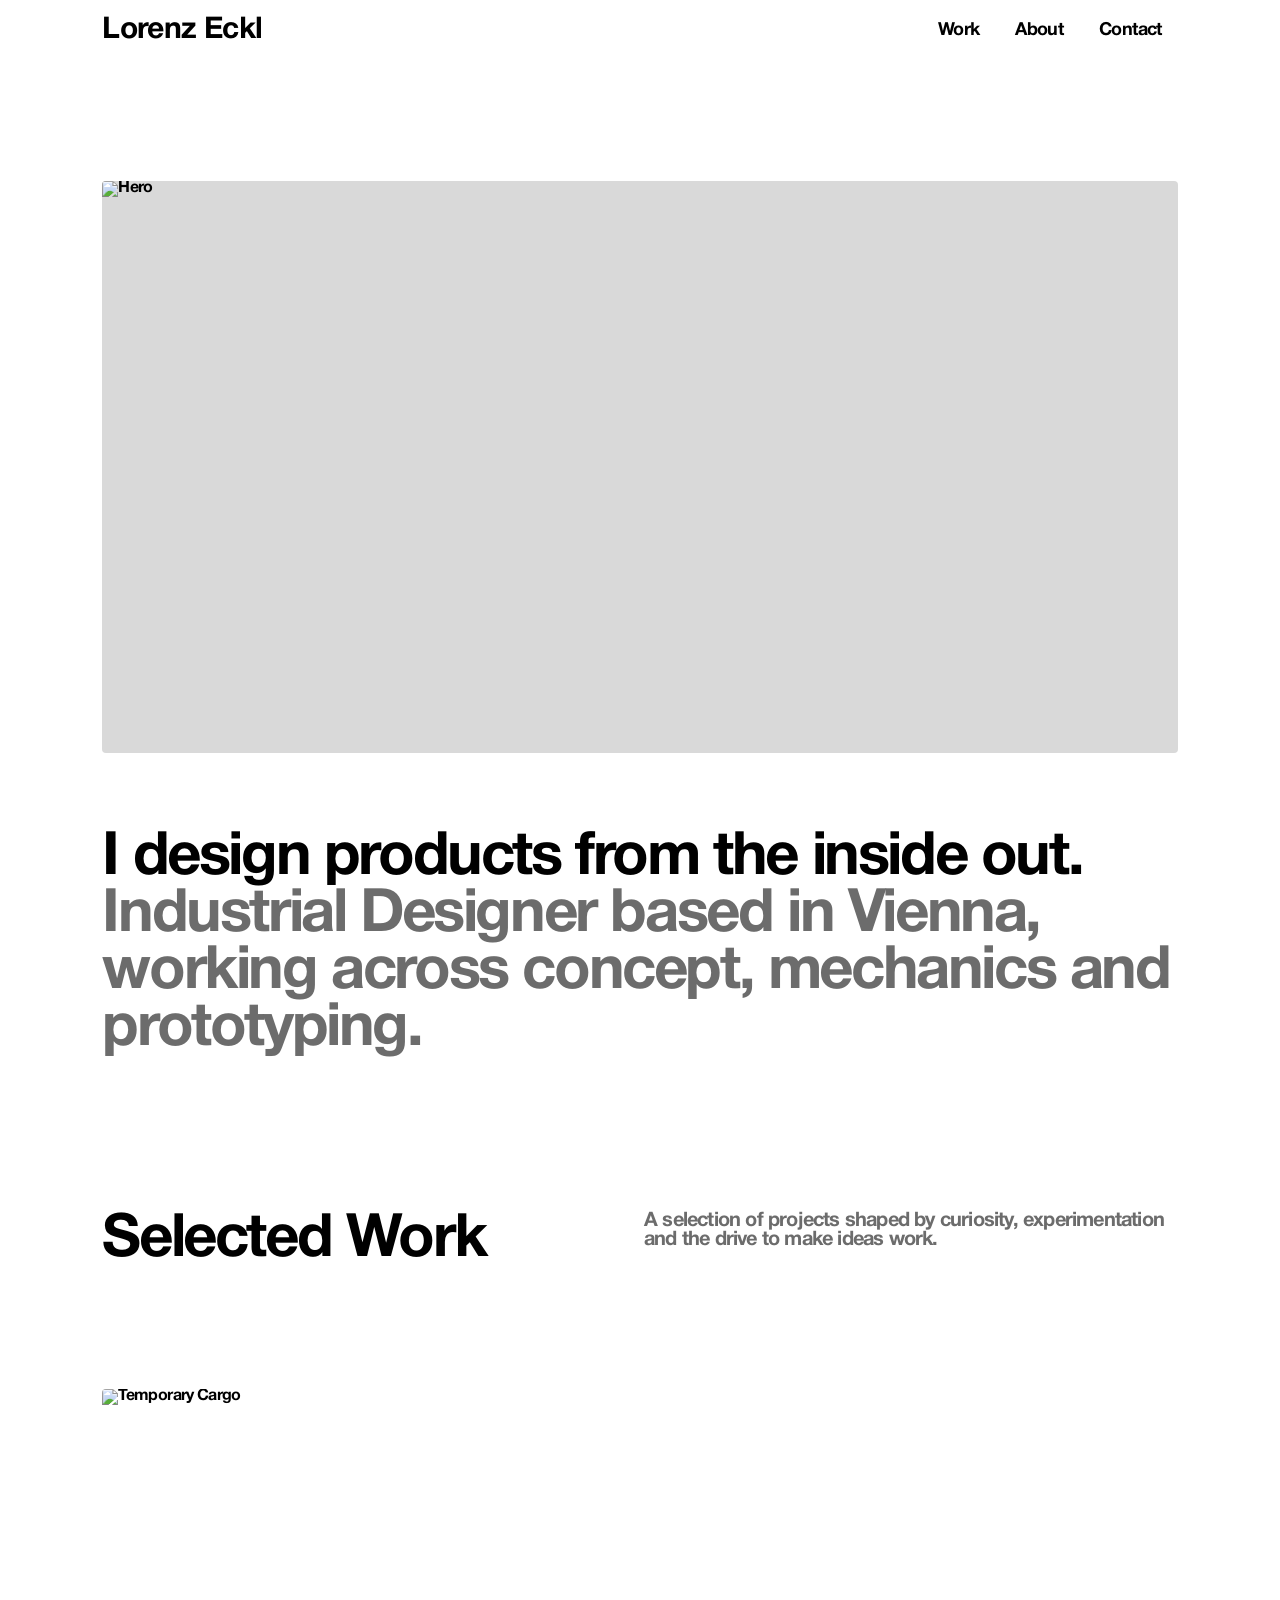
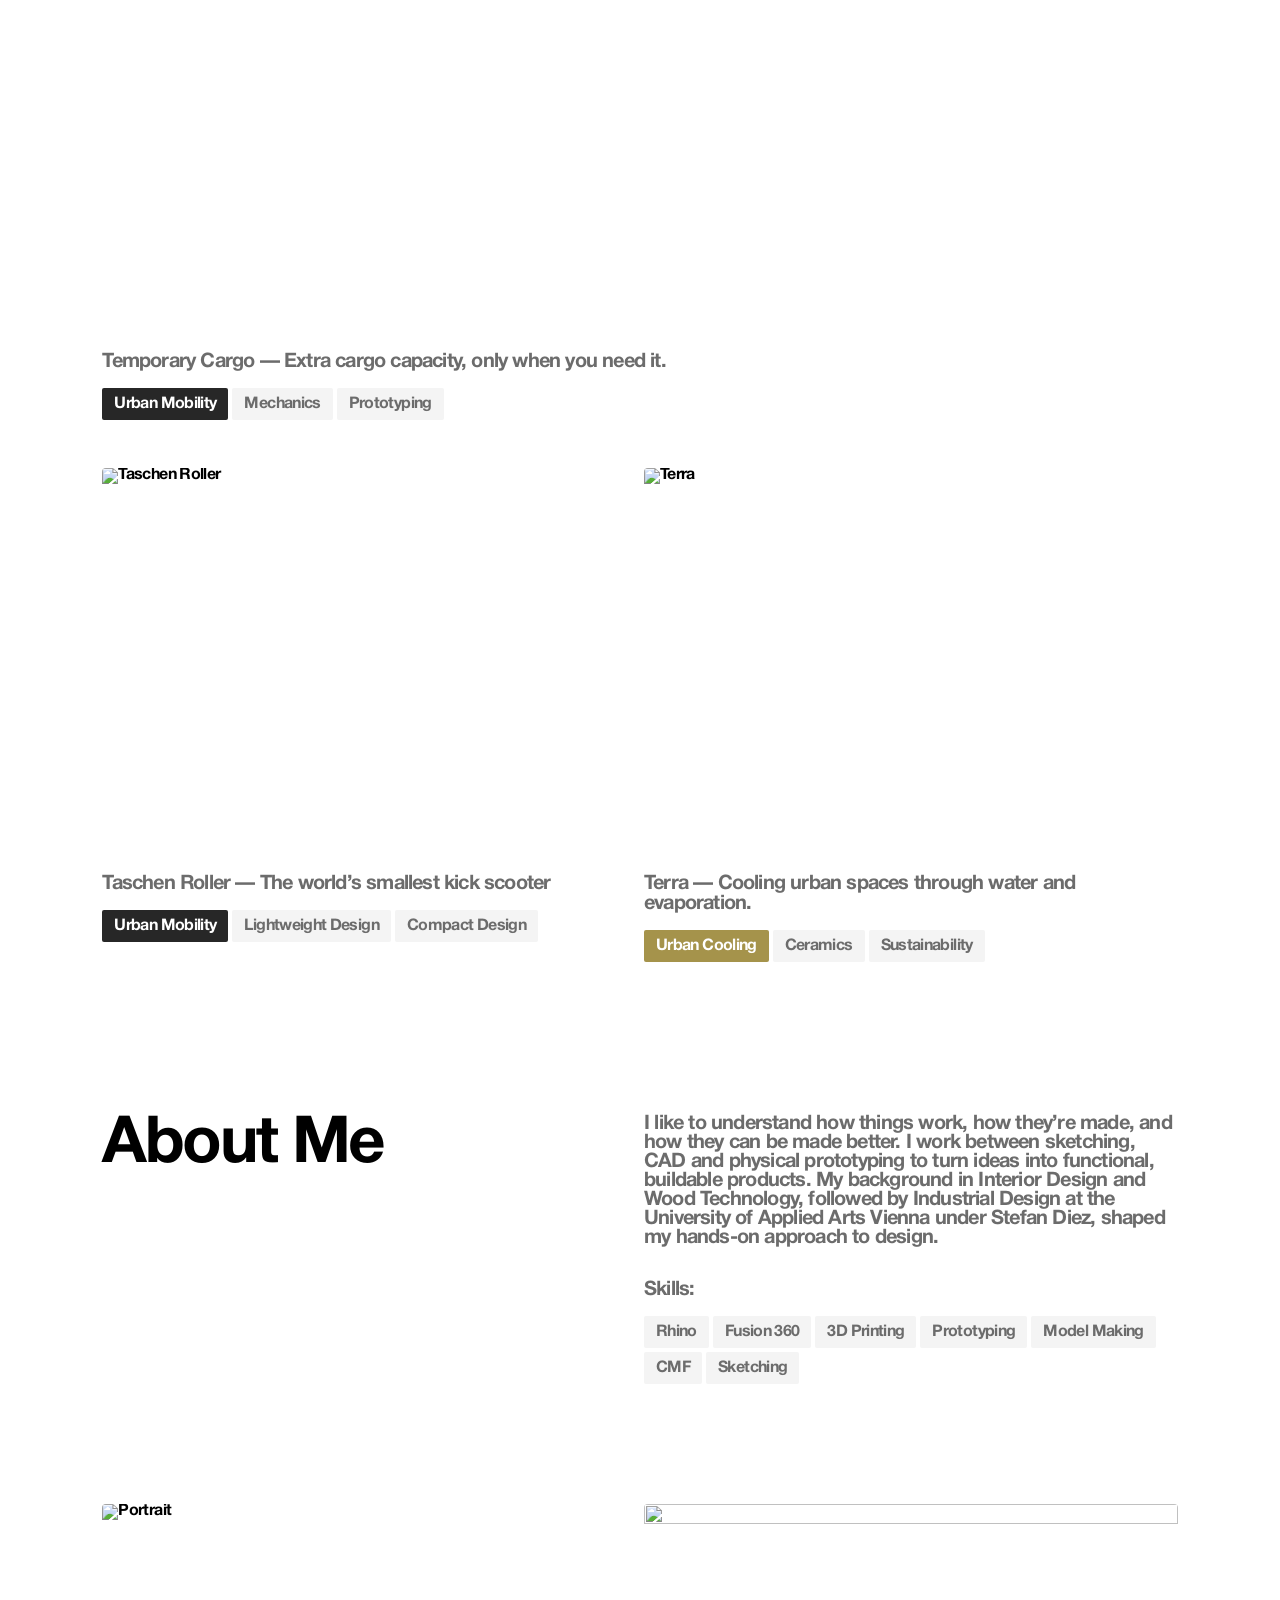
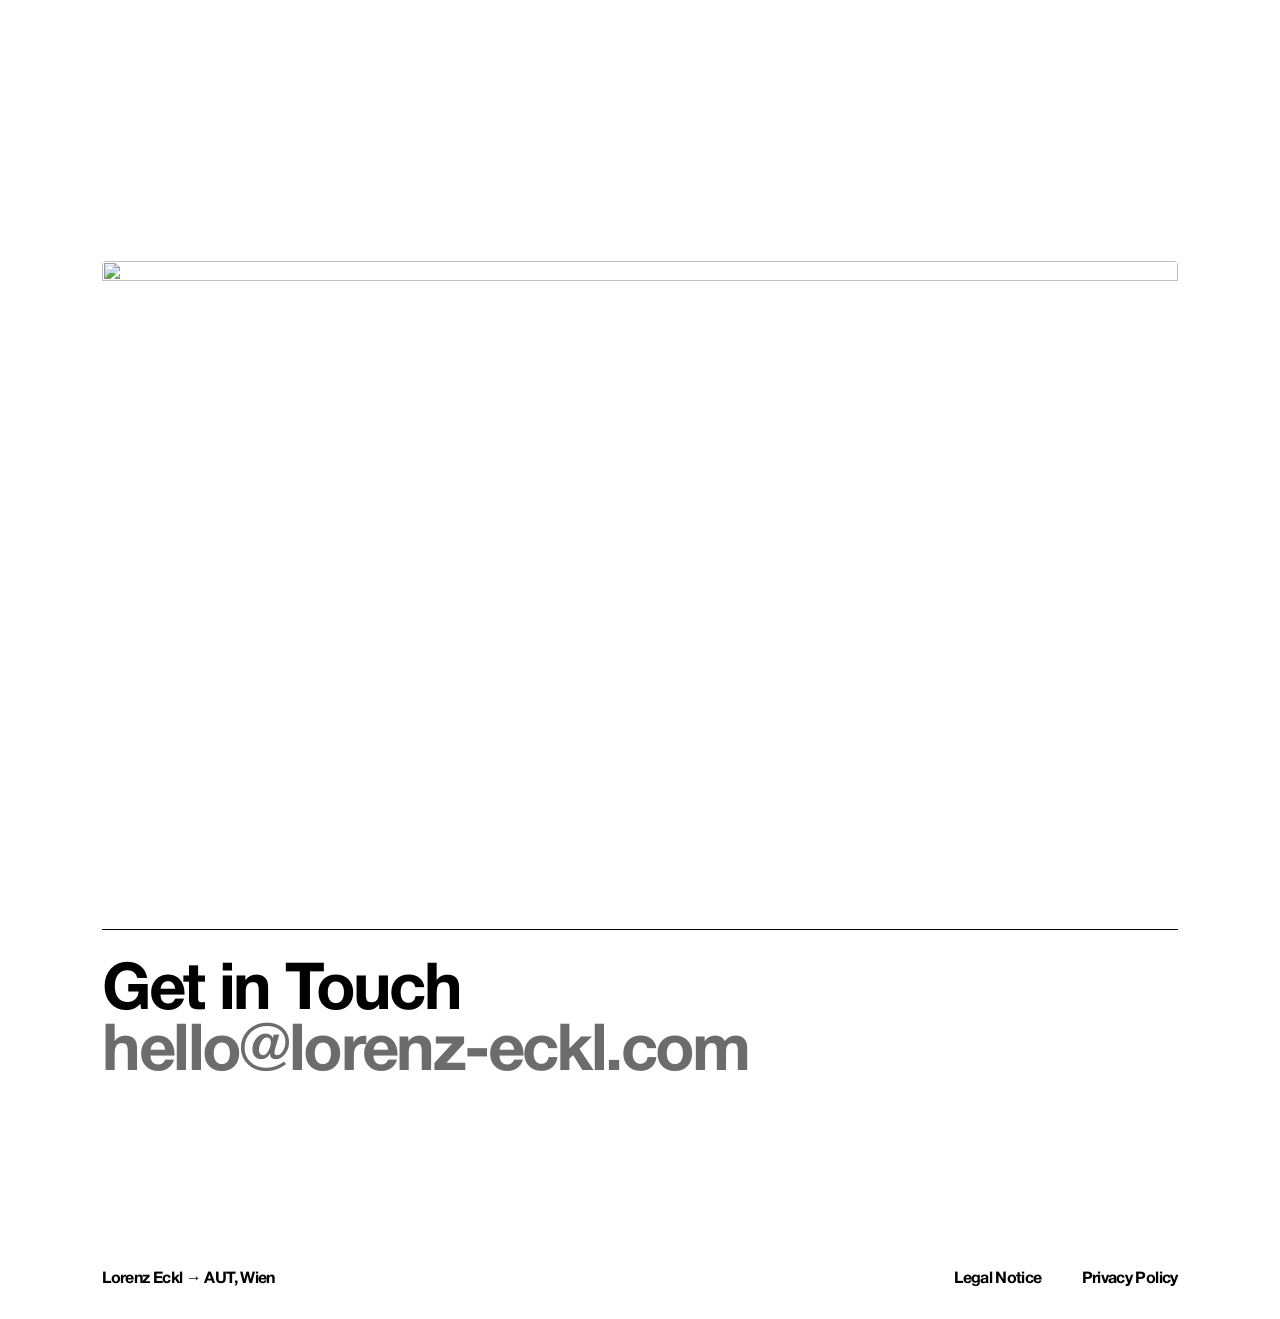
==== commit 1485aab4: "Translate legal pages to English and add real address Impressum -> Legal Notice, Datenschutz -> Priv" ====
--- a/index.html
+++ b/index.html
@@ -75,8 +75,8 @@
   <div class="footer">
     <span class="footer-name" data-footer-name>Lorenz Eckl → AUT, Wien</span>
     <div class="footer-links">
-      <a href="#" data-footer-impressum>Impressum</a>
-      <a href="#" data-footer-datenschutz>Datenschutz</a>
+      <a href="#" data-footer-impressum>Legal Notice</a>
+      <a href="#" data-footer-datenschutz>Privacy Policy</a>
     </div>
   </div>
 
